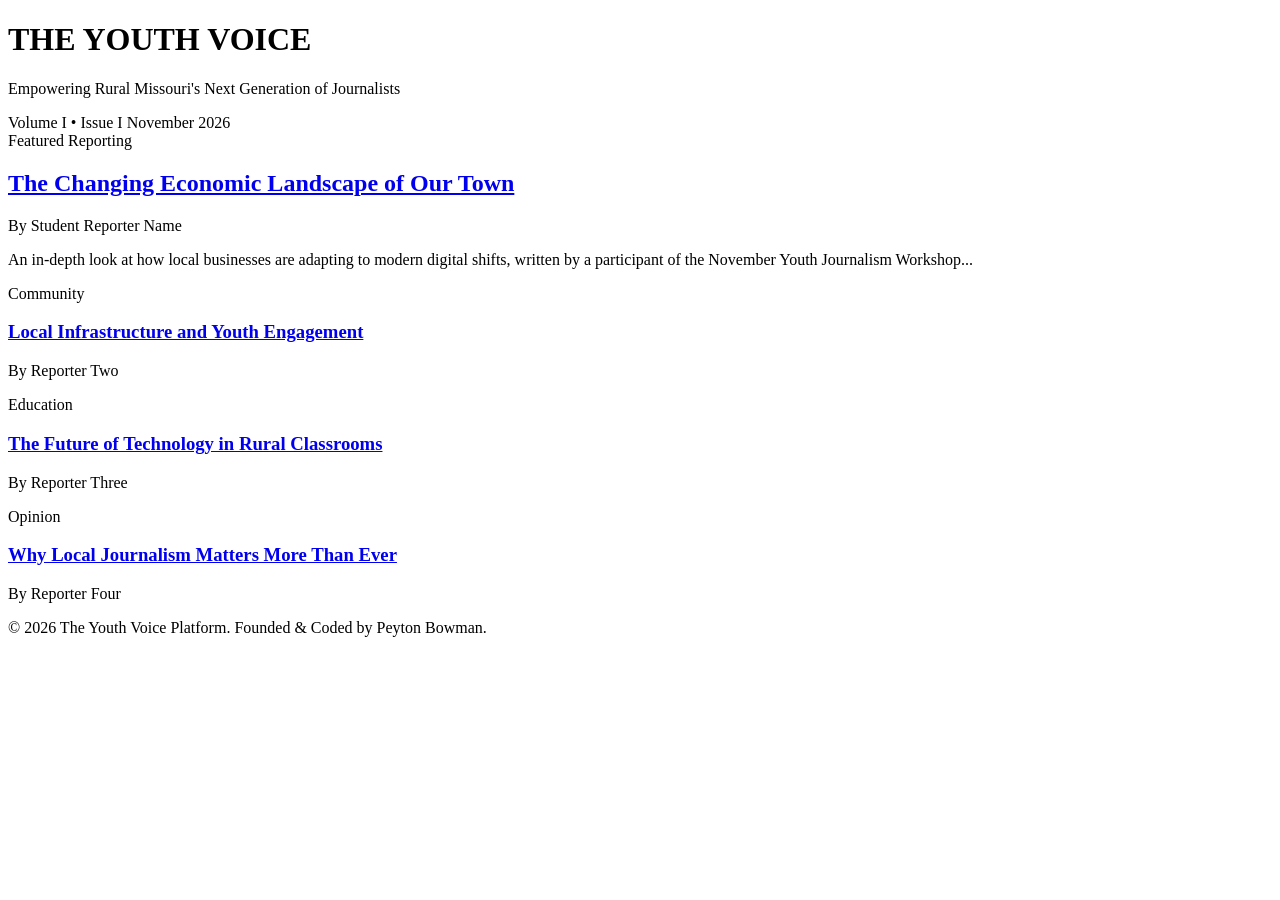
==== index.html @ 922b5c58 "Rename Index.html to index.html" ====
<!DOCTYPE html>
<html lang="en">
<head>
    <meta charset="UTF-8">
    <meta name="viewport" content="width=device-width, initial-scale=1.0">
    <title>The Youth Voice | Journalism Workshop</title>
    <link rel="stylesheet" href="style.css">
</head>
<body>

    <!-- Newspaper Header -->
    <header class="newspaper-header">
        <div class="logo-box">
            <h1>THE YOUTH VOICE</h1>
            <p class="subtitle">Empowering Rural Missouri's Next Generation of Journalists</p>
        </div>
        <div class="meta-bar">
            <span>Volume I • Issue I</span>
            <span class="date">November 2026</span>
        </div>
    </header>

    <!-- Main Content Layout -->
    <main class="main-container">
        
        <!-- Featured Article (Big Story) -->
        <section class="featured-story">
            <div class="category">Featured Reporting</div>
            <h2><a href="articles/article-1.html">The Changing Economic Landscape of Our Town</a></h2>
            <p class="author">By Student Reporter Name</p>
            <p class="preview-text">An in-depth look at how local businesses are adapting to modern digital shifts, written by a participant of the November Youth Journalism Workshop...</p>
        </section>

        <!-- Article Grid (Other Student Stories) -->
        <section class="article-grid">
            
            <div class="grid-card">
                <span class="category">Community</span>
                <h3><a href="#">Local Infrastructure and Youth Engagement</a></h3>
                <p class="author">By Reporter Two</p>
            </div>

            <div class="grid-card">
                <span class="category">Education</span>
                <h3><a href="#">The Future of Technology in Rural Classrooms</a></h3>
                <p class="author">By Reporter Three</p>
            </div>

            <div class="grid-card">
                <span class="category">Opinion</span>
                <h3><a href="#">Why Local Journalism Matters More Than Ever</a></h3>
                <p class="author">By Reporter Four</p>
            </div>

        </section>
    </main>

    <footer>
        <p>© 2026 The Youth Voice Platform. Founded & Coded by Peyton Bowman.</p>
    </footer>

</body>
</html>
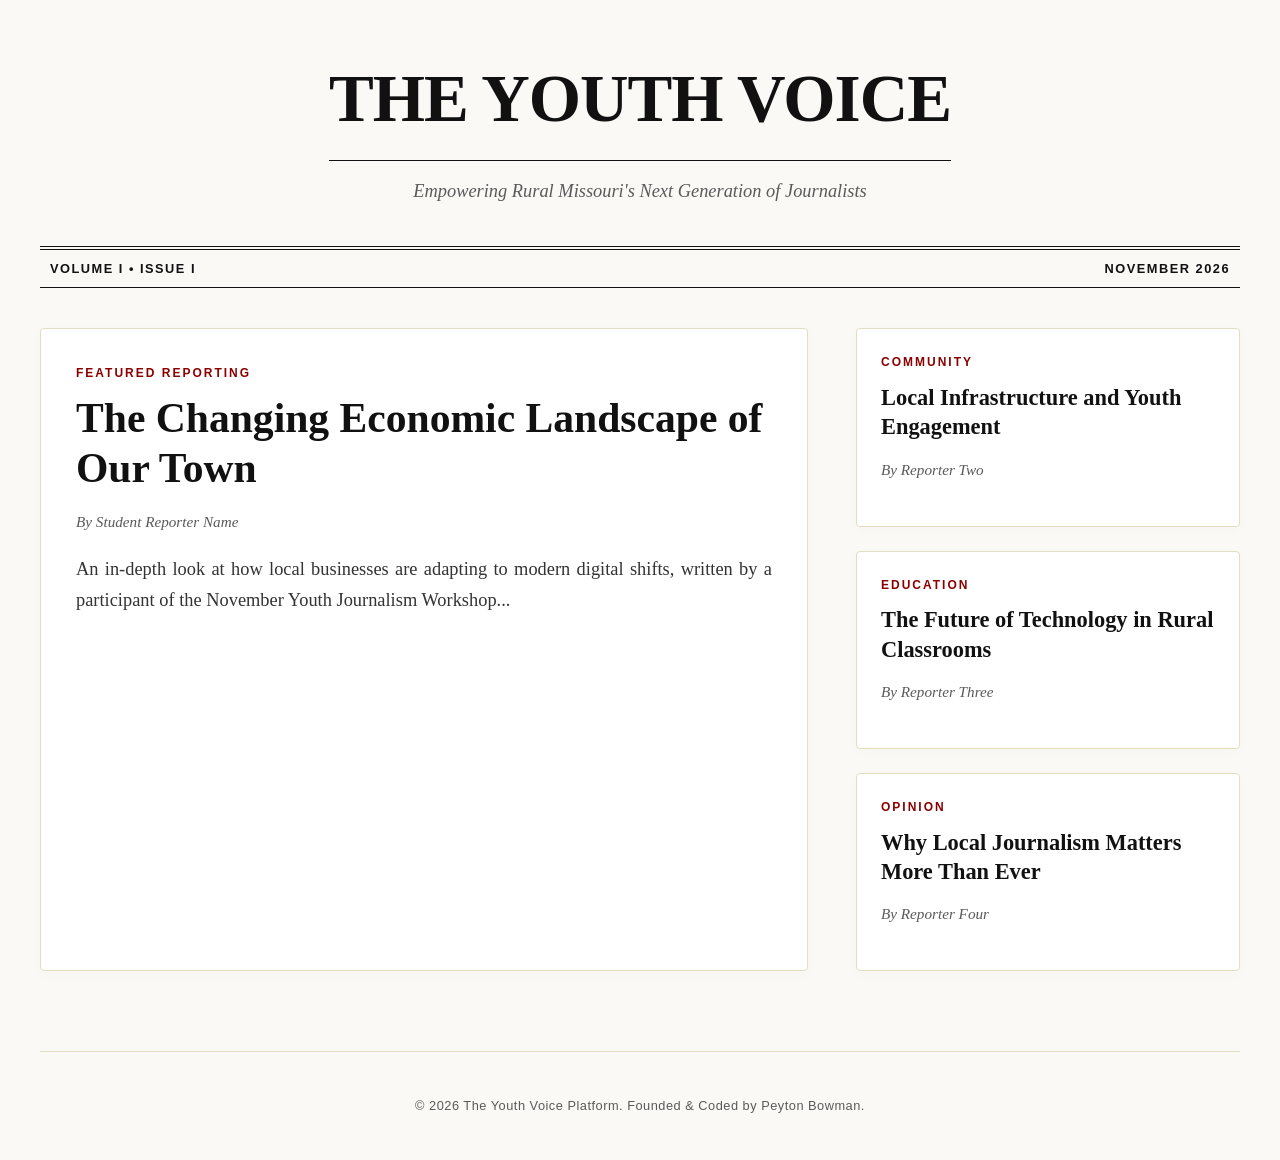
==== commit d4ed7148: "Update link in opinion article heading" ====
--- a/index.html
+++ b/index.html
@@ -48,7 +48,7 @@
 
             <div class="grid-card">
                 <span class="category">Opinion</span>
-                <h3><a href="#">Why Local Journalism Matters More Than Ever</a></h3>
+                <h3><a href="youth-activism.html">Why Local Journalism Matters More Than Ever</a></h3>
                 <p class="author">By Reporter Four</p>
             </div>
 
--- a/style.css
+++ b/style.css
@@ -0,0 +1,196 @@
+/* Premium Academic Newspaper Stylesheet */
+:root {
+    --primary-color: #111111;
+    --accent-crimson: #8b0000;
+    --bg-cream: #fbf9f6;
+    --card-bg: #ffffff;
+    --text-muted: #5a5a5a;
+    --border-light: #e3dec3;
+}
+
+body {
+    font-family: 'Georgia', 'Times New Roman', serif;
+    background-color: var(--bg-cream);
+    color: var(--primary-color);
+    margin: 0;
+    padding: 24px;
+    line-height: 1.65;
+    -webkit-font-smoothing: antialiased;
+}
+
+/* Header & Masthead */
+.newspaper-header {
+    max-width: 1200px;
+    margin: 0 auto 40px auto;
+    text-align: center;
+}
+
+.logo-box {
+    padding: 20px 0;
+}
+
+.logo-box h1 {
+    font-size: 4.2rem;
+    font-weight: 900;
+    margin: 0;
+    letter-spacing: -1px;
+    font-family: 'Times New Roman', Times, serif;
+    text-transform: uppercase;
+    border-bottom: 1px solid var(--primary-color);
+    display: inline-block;
+    padding-bottom: 5px;
+}
+
+.subtitle {
+    font-style: italic;
+    font-size: 1.15rem;
+    margin: 15px 0 0 0;
+    color: var(--text-muted);
+}
+
+.meta-bar {
+    display: flex;
+    justify-content: space-between;
+    font-family: 'Helvetica Neue', Arial, sans-serif;
+    font-size: 0.8rem;
+    text-transform: uppercase;
+    letter-spacing: 1.5px;
+    font-weight: 600;
+    border-top: 4px double var(--primary-color);
+    border-bottom: 1px solid var(--primary-color);
+    padding: 8px 10px;
+    margin-top: 20px;
+}
+
+/* Layout Container */
+.main-container {
+    max-width: 1200px;
+    margin: 0 auto;
+    display: grid;
+    grid-template-columns: 2fr 1fr;
+    gap: 48px;
+}
+
+/* Featured Story Area */
+.featured-story {
+    background: var(--card-bg);
+    padding: 35px;
+    border: 1px solid var(--border-light);
+    border-radius: 4px;
+    box-shadow: 0 4px 15px rgba(0,0,0,0.02);
+    transition: transform 0.2s ease;
+}
+
+.featured-story:hover {
+    transform: translateY(-2px);
+}
+
+.category {
+    font-family: 'Helvetica Neue', Arial, sans-serif;
+    text-transform: uppercase;
+    font-size: 0.75rem;
+    font-weight: 700;
+    color: var(--accent-crimson);
+    letter-spacing: 2px;
+    margin-bottom: 10px;
+    display: block;
+}
+
+.featured-story h2 {
+    font-size: 2.6rem;
+    line-height: 1.2;
+    margin: 10px 0 15px 0;
+    font-weight: 800;
+}
+
+.featured-story h2 a {
+    color: var(--primary-color);
+    text-decoration: none;
+    background-image: linear-gradient(rgba(139,0,0,0.6), rgba(139,0,0,0.6));
+    background-position: 0% 100%;
+    background-repeat: no-repeat;
+    background-size: 0% 2px;
+    transition: background-size 0.3s ease;
+}
+
+.featured-story h2 a:hover {
+    background-size: 100% 2px;
+}
+
+.author {
+    font-style: italic;
+    color: var(--text-muted);
+    font-size: 0.95rem;
+    margin-bottom: 20px;
+}
+
+.preview-text {
+    font-size: 1.15rem;
+    color: #333;
+    text-align: justify;
+}
+
+/* Secondary Article Sidebar Grid */
+.article-grid {
+    display: flex;
+    flex-direction: column;
+    gap: 24px;
+}
+
+.grid-card {
+    background: var(--card-bg);
+    padding: 24px;
+    border: 1px solid var(--border-light);
+    border-radius: 4px;
+    box-shadow: 0 4px 15px rgba(0,0,0,0.02);
+    transition: all 0.2s ease;
+}
+
+.grid-card:hover {
+    transform: translateY(-2px);
+    border-color: var(--accent-crimson);
+}
+
+.grid-card h3 {
+    font-size: 1.4rem;
+    line-height: 1.3;
+    margin: 8px 0;
+    font-weight: 700;
+}
+
+.grid-card h3 a {
+    color: var(--primary-color);
+    text-decoration: none;
+    transition: color 0.2s ease;
+}
+
+.grid-card h3 a:hover {
+    color: var(--accent-crimson);
+}
+
+/* Footer Section */
+footer {
+    max-width: 1200px;
+    margin: 80px auto 20px auto;
+    text-align: center;
+    font-family: 'Helvetica Neue', Arial, sans-serif;
+    font-size: 0.8rem;
+    color: var(--text-muted);
+    border-top: 1px solid var(--border-light);
+    padding-top: 30px;
+    letter-spacing: 0.5px;
+}
+
+/* Mobile & Tablet Optimizations */
+@media (max-width: 900px) {
+    .main-container {
+        grid-template-columns: 1fr;
+        gap: 32px;
+    }
+    .featured-story {
+        padding: 24px;
+    }
+    .logo-box h1 {
+        font-size: 2.8rem;
+    }
+}
